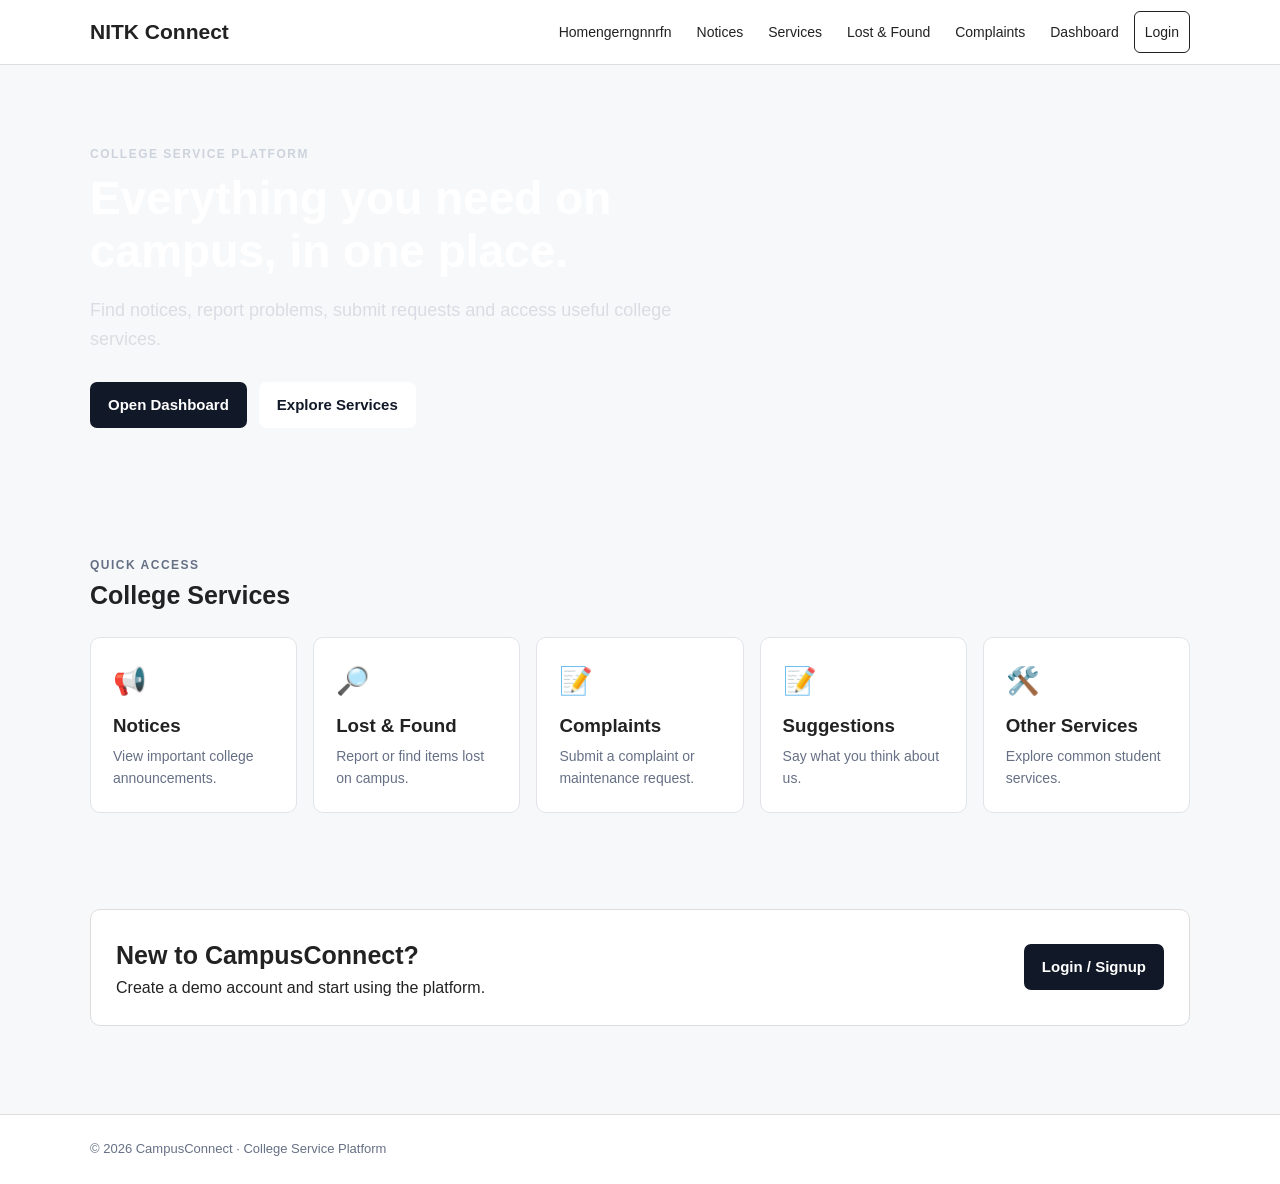
==== TrialProj/TrialProj.zip/index.html @ 15b3f639 "ehthdhgr" ====
<!DOCTYPE html>
<html lang="en">
<head>
  <meta charset="UTF-8">
  <meta name="viewport" content="width=device-width, initial-scale=1.0">
  <title>NITK Connect | College Service Platform</title>
  <link rel="stylesheet" href="css/style.css">
</head>

<body>

<header class="navbar">
  <div class="container nav-inner">

    <a class="brand" href="index.html">NITK Connect</a>

    <button class="menu-btn" onclick="toggleMenu()">☰</button>

    <nav id="navMenu">
      <a href="index.html">Homengerngnnrfn</a>
      <a href="notices.html">Notices</a>
      <a href="services.html">Services</a>
      <a href="lost-found.html">Lost & Found</a>
      <a href="complaints.html">Complaints</a>
      <a href="dashboard.html">Dashboard</a>
      <a class="nav-login" href="login.html">Login</a>
    </nav>

  </div>
</header>


<main>

  <section class="hero">

    <div class="container">

      <p class="eyebrow">College Service Platform</p>

      <h1>
        Everything you need on campus, in one place.
      </h1>

      <p class="hero-text">
        Find notices, report problems, submit requests and access
        useful college services.
      </p>

      <div class="hero-actions">

        <a class="btn" href="dashboard.html">
          Open Dashboard
        </a>

        <a class="btn btn-light" href="services.html">
          Explore Services
        </a>

      </div>

    </div>

  </section>


  <section class="container section">

    <div class="section-heading">

      <div>
        <p class="eyebrow">Quick access</p>
        <h2>College Services</h2>
      </div>

    </div>


    <div class="card-grid">

      <a class="service-card" href="notices.html">

        <span class="icon">📢</span>

        <h3>Notices</h3>

        <p>
          View important college announcements.
        </p>

      </a>


      <a class="service-card" href="lost-found.html">

        <span class="icon">🔎</span>

        <h3>Lost & Found</h3>

        <p>
          Report or find items lost on campus.
        </p>

      </a>


      <a class="service-card" href="complaints.html">

        <span class="icon">📝</span>

        <h3>Complaints</h3>

        <p>
          Submit a complaint or maintenance request.
        </p>

      </a>

      <a class="service-card" href="suggestions.html">

        <span class="icon">📝</span>

        <h3>Suggestions</h3>

        <p>
          Say what you think about us.
        </p>

      </a>

      

      <a class="service-card" href="services.html">

        <span class="icon">🛠️</span>

        <h3>Other Services</h3>

        <p>
          Explore common student services.
        </p>

      </a>

    </div>

  </section>


  <section class="container section">

    <div class="info-banner">

      <div>

        <h2>New to CampusConnect?</h2>

        <p>
          Create a demo account and start using the platform.
        </p>

      </div>

      <a class="btn" href="login.html">
        Login / Signup
      </a>

    </div>

  </section>

</main>


<footer class="footer">

  <div class="container">

    <p>
      © 2026 CampusConnect · College Service Platform
    </p>

  </div>

</footer>


<script src="js/main.js"></script>

</body>
</html>
---- TrialProj/TrialProj.zip/css/style.css ----
* {
  box-sizing: border-box;
  margin: 0;
  padding: 0;
}


body {
  font-family: Arial, Helvetica, sans-serif;
  color: #222;
  background: #f7f8fa;
  line-height: 1.6;
}


a {
  text-decoration: none;
  color: inherit;
}


.container {
  width: 90%;
  max-width: 1100px;
  margin: auto;
}


/* NAVBAR */

.navbar {
  background: #fff;
  border-bottom: 1px solid #ddd;
  position: sticky;
  top: 0;
  z-index: 20;
}


.nav-inner {
  min-height: 64px;

  display: flex;

  align-items: center;

  justify-content: space-between;

  gap: 20px;
}


.brand {
  font-size: 21px;
  font-weight: 700;
}


.navbar nav {
  display: flex;

  align-items: center;

  gap: 5px;
}


.navbar nav a {
  padding: 9px 10px;

  border-radius: 6px;

  font-size: 14px;
}


.navbar nav a:hover,
.navbar nav a.active {
  background: #f0f1f3;
}


.nav-login {
  border: 1px solid #222;
}


.menu-btn {
  display: none;

  border: 0;

  background: none;

  font-size: 24px;

  cursor: pointer;
}



/* HERO */

.hero {
  /* background: #1f2937; */
  /* background-color: #087443; */

  /* background-image: linear-gradient(to right, green, yellow); */
  background-image: url('23901107.jpg');
  color: white;

  padding: 80px 0;
}


.hero h1 {
  max-width: 720px;

  font-size: 46px;

  line-height: 1.15;

  margin: 8px 0 18px;
}


.hero-text {
  max-width: 650px;

  color: #d9dde3;

  font-size: 18px;
}


.hero-actions {
  display: flex;

  gap: 12px;

  margin-top: 28px;
}



/* BUTTONS */

.btn {
  display: inline-block;

  border: 0;

  background: #111827;

  color: #fff;

  padding: 11px 18px;

  border-radius: 7px;

  cursor: pointer;

  font-size: 15px;

  font-weight: 600;
}


.btn:hover {
  opacity: .88;
}


.btn-light {
  background: white;

  color: #111827;
}


.btn-danger {
  background: #b42318;
}


.full {
  width: 100%;
}



/* GENERAL */

.section {
  padding: 48px 0;
}


.section h1 {
  font-size: 36px;

  margin-bottom: 6px;
}


.section h2 {
  font-size: 25px;
}


.eyebrow {
  text-transform: uppercase;

  letter-spacing: 1.5px;

  font-size: 12px;

  font-weight: 700;

  color: #667085;
}


.hero .eyebrow {
  color: #cdd3dc;
}


.muted {
  color: #667085;
}


.section-heading {
  display: flex;

  justify-content: space-between;

  align-items: end;

  margin-bottom: 22px;
}



/* CARDS */

.card-grid {
  display: grid;

  grid-template-columns:
    repeat(5, 1fr);

  gap: 16px;
}


.service-card {
  background: white;

  border: 1px solid #e1e4e8;

  border-radius: 10px;

  padding: 22px;

  transition: .15s;
}


.service-card:hover {
  transform: translateY(-2px);

  box-shadow:
    0 5px 18px #0000000d;
}


.service-card h3 {
  margin: 8px 0 4px;
}


.service-card p {
  color: #667085;

  font-size: 14px;
}


.icon {
  font-size: 27px;
}



/* BANNER */

.info-banner {
  background: white;

  border: 1px solid #ddd;

  border-radius: 10px;

  padding: 25px;

  display: flex;

  align-items: center;

  justify-content: space-between;

  gap: 20px;
}



/* FOOTER */

.footer {
  margin-top: 40px;

  background: #fff;

  border-top: 1px solid #ddd;

  padding: 24px 0;

  color: #667085;

  font-size: 13px;
}



/* LOGIN */

.auth-page {
  min-height:
    calc(100vh - 64px);

  display: grid;

  place-items: center;

  padding: 40px 20px;
}


.auth-card {
  width: 100%;

  max-width: 430px;

  background: white;

  border: 1px solid #ddd;

  border-radius: 10px;

  padding: 30px;
}



/* FORMS */

.form-group {
  margin: 18px 0;
}


.form-group label {
  display: block;

  font-weight: 600;

  font-size: 14px;

  margin-bottom: 6px;
}


input,
select,
textarea {
  width: 100%;

  border: 1px solid #cfd4dc;

  border-radius: 6px;

  padding: 11px 12px;

  font: inherit;

  background: #fff;
}


textarea {
  min-height: 120px;

  resize: vertical;
}


input:focus,
select:focus,
textarea:focus {
  outline: 2px solid #d7dce2;

  border-color: #777;
}


.text-btn {
  border: 0;

  background: none;

  text-decoration: underline;

  cursor: pointer;

  margin-top: 16px;
}


.demo-note {
  margin-top: 18px;

  padding: 12px;

  background: #f4f5f7;

  border-radius: 6px;

  font-size: 13px;

  color: #555;
}


.form-message {
  margin-top: 12px;

  font-size: 14px;
}


.success {
  color: #087443;
}


.error {
  color: #b42318;
}



/* DASHBOARD */

.dashboard-header {
  display: flex;

  justify-content: space-between;

  align-items: center;

  gap: 20px;
}


.stats-grid {
  display: grid;

  grid-template-columns:
    repeat(3, 1fr);

  gap: 16px;

  margin-top: 28px;
}


.stat-card {
  background: white;

  border: 1px solid #ddd;

  border-radius: 10px;

  padding: 20px;
}


.stat-card span {
  font-size: 25px;
}


.stat-card strong {
  display: block;

  font-size: 30px;
}


.stat-card small {
  color: #667085;
}


.mt {
  margin-top: 36px;
}



/* PANEL */

.panel {
  background: white;

  border: 1px solid #ddd;

  border-radius: 10px;

  padding: 24px;
}



/* NOTICES */

.notice-list {
  display: grid;

  gap: 14px;

  margin-top: 24px;
}


.notice {
  background: white;

  border: 1px solid #ddd;

  border-left: 4px solid #222;

  border-radius: 8px;

  padding: 18px;
}


.notice h3 {
  margin-bottom: 3px;
}


.notice small {
  color: #667085;
}



/* TWO COLUMNS */

.two-column {
  display: grid;

  grid-template-columns:
    1fr 1fr;

  gap: 20px;

  margin-top: 25px;
}



/* LOST AND FOUND */

.lost-item,
.complaint-item {
  border: 1px solid #ddd;

  border-radius: 8px;

  padding: 15px;

  margin-bottom: 12px;

  background: #fff;
}


.badge {
  display: inline-block;

  padding: 3px 8px;

  border-radius: 20px;

  background: #eef0f2;

  font-size: 12px;

  font-weight: 700;

  margin-bottom: 5px;
}


.small-btn {
  margin-top: 12px;

  border: 1px solid #aaa;

  background: white;

  border-radius: 6px;

  padding: 8px 12px;

  cursor: pointer;
}


.small-btn:hover {
  background: #f2f3f5;
}


.empty-state {
  text-align: center;

  padding: 30px;

  color: #777;
}



/* MODAL */

.modal {
  position: fixed;

  inset: 0;

  background: #0008;

  display: grid;

  place-items: center;

  padding: 20px;

  z-index: 50;
}


.modal.hidden {
  display: none;
}


.modal-box {
  position: relative;

  background: white;

  border-radius: 10px;

  padding: 28px;

  max-width: 500px;

  width: 100%;
}


.modal-close {
  position: absolute;

  right: 12px;

  top: 8px;

  border: 0;

  background: none;

  font-size: 28px;

  cursor: pointer;
}



/* PROFILE */

.profile-card {
  margin-top: 25px;

  background: white;

  border: 1px solid #ddd;

  border-radius: 10px;

  padding: 24px;

  display: flex;

  align-items: center;

  gap: 18px;
}


.avatar {
  width: 64px;

  height: 64px;

  border-radius: 50%;

  display: grid;

  place-items: center;

  background: #e8eaed;

  font-size: 26px;

  font-weight: 700;
}


.profile-card h2 {
  margin-bottom: 2px;
}



/* TABLET */

@media(max-width:850px) {

  .card-grid {
    grid-template-columns:
      repeat(2, 1fr);
  }


  .navbar nav {
    display: none;
  }


  .navbar nav.open {
    display: flex;

    position: absolute;

    left: 0;

    right: 0;

    top: 64px;

    background: white;

    border-bottom: 1px solid #ddd;

    flex-direction: column;

    align-items: stretch;

    padding: 10px;
  }


  .navbar nav.open a {
    padding: 12px 5%;

    border-radius: 0;
  }


  .menu-btn {
    display: block;
  }


  .hero h1 {
    font-size: 36px;
  }


  .two-column {
    grid-template-columns: 1fr;
  }

}



/* MOBILE */

@media(max-width:550px) {

  .container {
    width: 92%;
  }


  .card-grid,
  .stats-grid {
    grid-template-columns: 1fr;
  }


  .hero {
    padding: 55px 0;
  }


  .hero h1 {
    font-size: 31px;
  }


  .hero-actions,
  .info-banner,
  .dashboard-header {
    flex-direction: column;

    align-items: flex-start;
  }


  .section {
    padding: 35px 0;
  }


  .section h1 {
    font-size: 30px;
  }

}
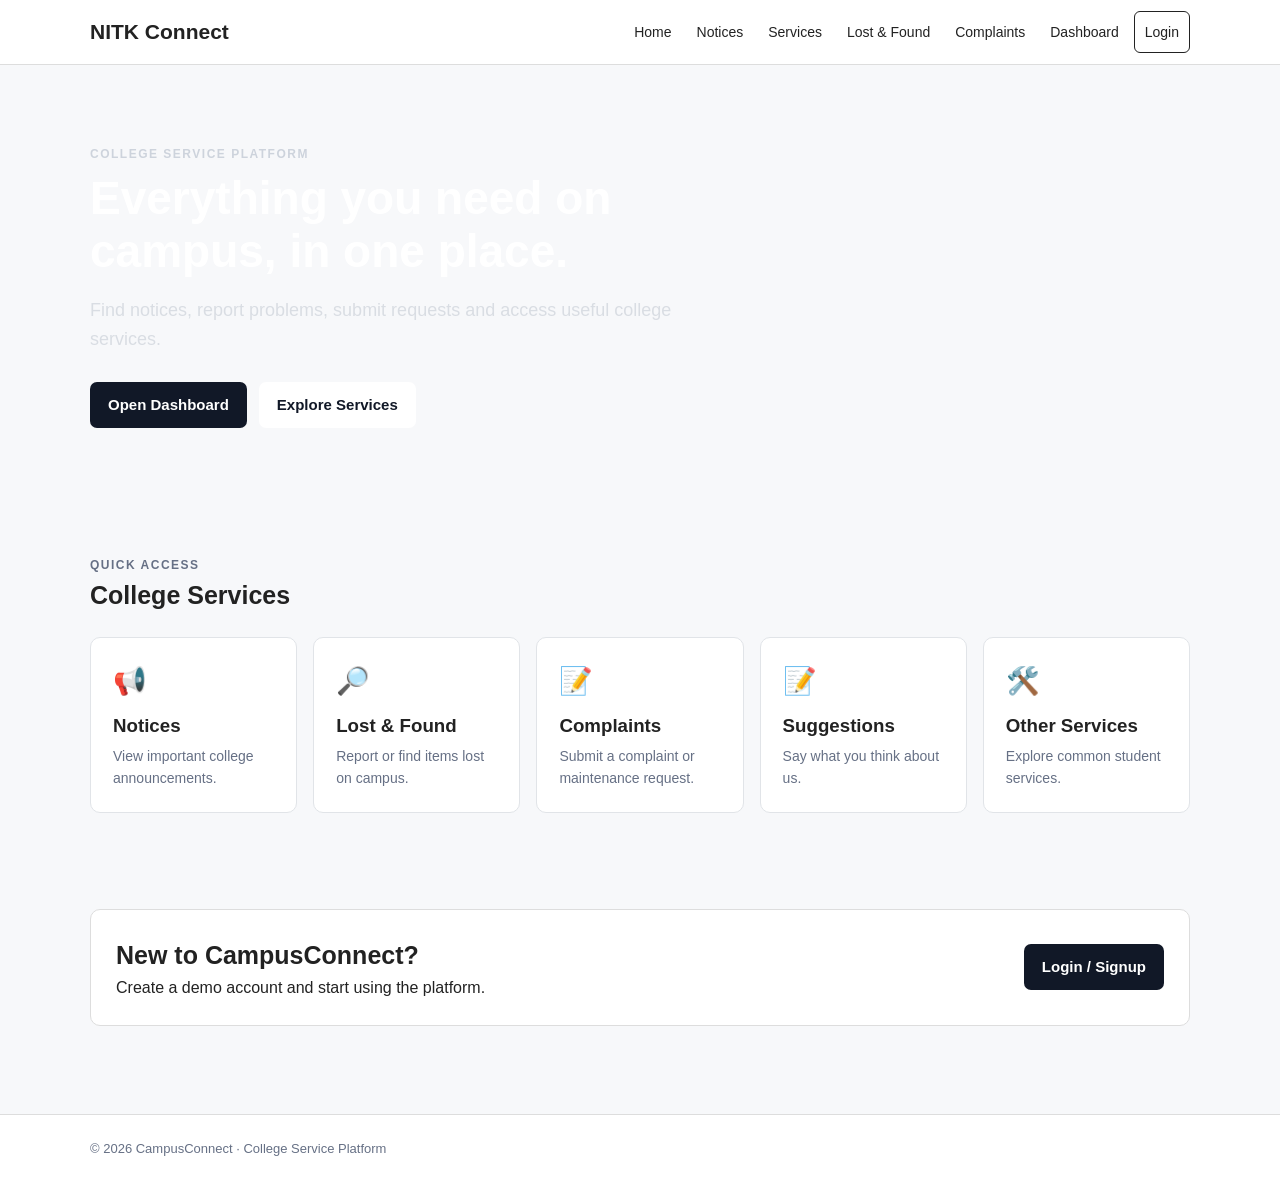
==== commit 3e4a31ed: "changes in index" ====
--- a/TrialProj/TrialProj.zip/index.html
+++ b/TrialProj/TrialProj.zip/index.html
@@ -17,7 +17,7 @@
     <button class="menu-btn" onclick="toggleMenu()">☰</button>
 
     <nav id="navMenu">
-      <a href="index.html">Homengerngnnrfn</a>
+      <a href="index.html">Home</a>
       <a href="notices.html">Notices</a>
       <a href="services.html">Services</a>
       <a href="lost-found.html">Lost & Found</a>
